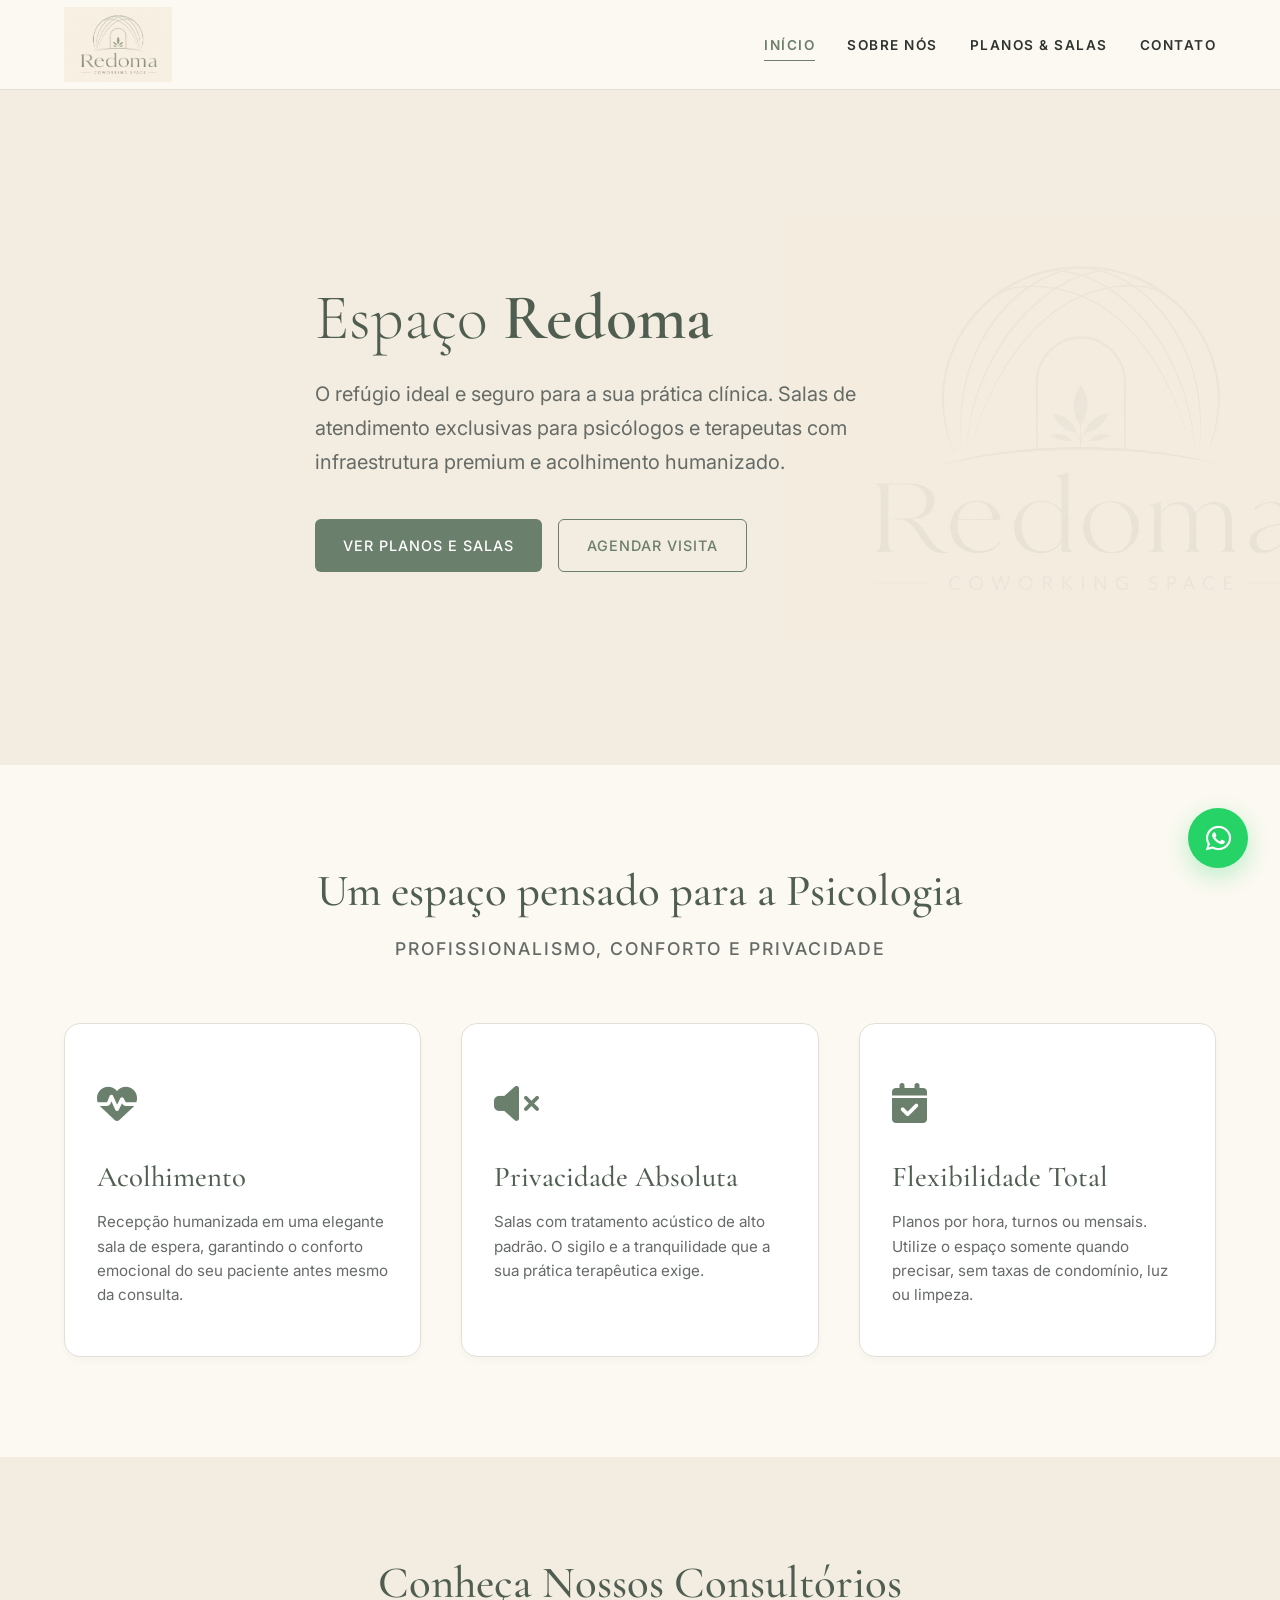
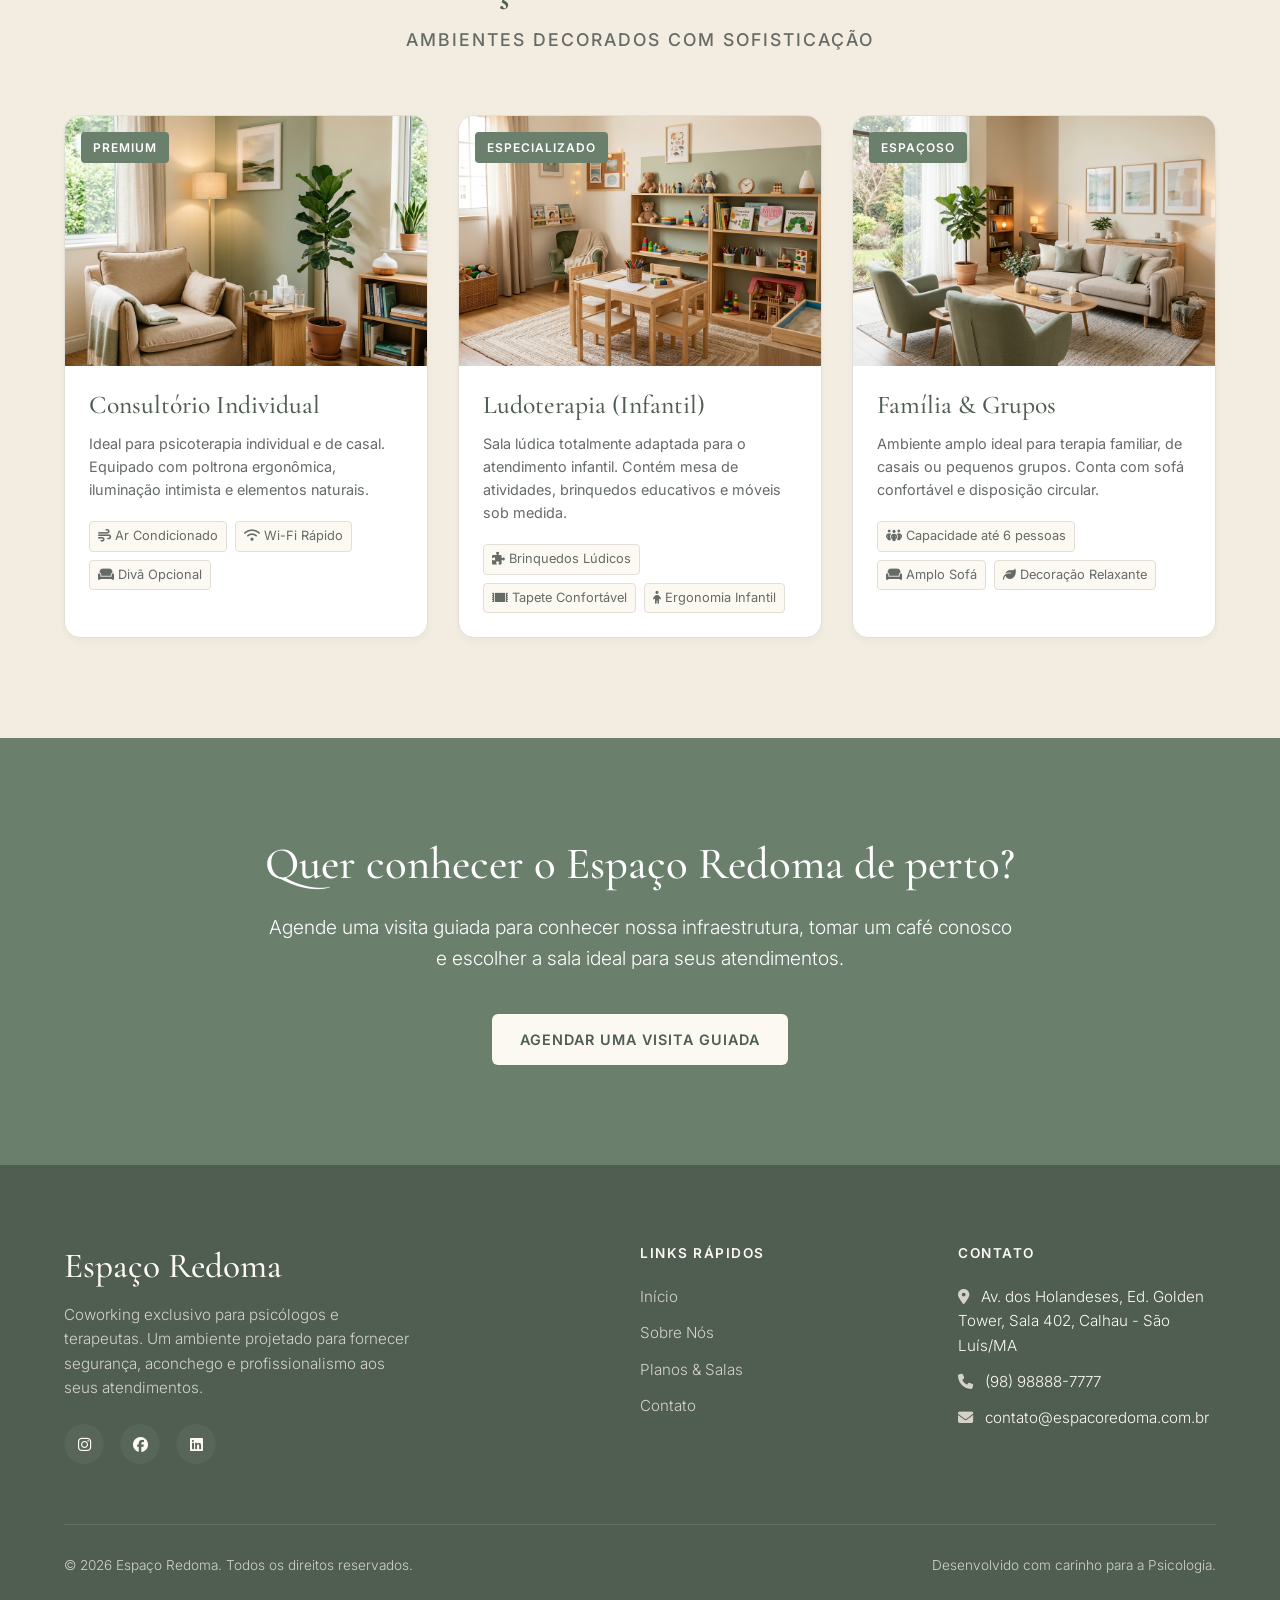
==== site/index.html @ 32c5c34e "commit preguiçoso" ====
<!DOCTYPE html>
<html lang="pt-BR">
<head>
    <meta charset="UTF-8">
    <meta name="viewport" content="width=device-width, initial-scale=1.0, viewport-fit=cover">
    <title>Espaço Redoma | Coworking para Psicologia em São Luís - MA</title>
    <meta name="description" content="Espaço Redoma - Coworking exclusivo para Psicólogos e Terapeutas. Salas mobiliadas, climatizadas e com isolamento acústico no Calhau, São Luís - MA.">
    <meta name="robots" content="index, follow">
    <link rel="canonical" href="index.html">
    
    <!-- Open Graph Metadata -->
    <meta property="og:url" content="index.html">
    <meta property="og:site_name" content="Espaço Redoma">
    <meta property="og:type" content="website">
    <meta property="og:title" content="Espaço Redoma | Coworking para Psicologia em São Luís - MA">
    <meta property="og:description" content="Salas mobiliadas, climatizadas e com isolamento acústico no Calhau. O local ideal para sua prática clínica.">
    <meta property="og:image" content="redoma_logo_cropped.jpg">
    
    <!-- Custom Style Sheet -->
    <link rel="stylesheet" href="style.css">
    
    <!-- FontAwesome for Premium Icons -->
    <link rel="stylesheet" href="https://cdnjs.cloudflare.com/ajax/libs/font-awesome/6.4.0/css/all.min.css">
</head>
<body>

    <!-- Header / Navbar -->
    <header class="header" id="mainHeader">
        <div class="container nav-container">
            <a href="index.html" class="logo-link" id="logoLink">
                <img src="redoma_logo_cropped.jpg" alt="Logo Espaço Redoma" class="logo-img" id="logoImage">
            </a>
            
            <button class="menu-toggle" id="menuToggle" aria-label="Abrir Menu">
                <span></span>
                <span></span>
                <span></span>
            </button>
            
            <nav class="nav-menu" id="navMenu">
                <li class="nav-item active"><a href="index.html" id="navHome">Início</a></li>
                <li class="nav-item"><a href="sobre.html" id="navAbout">Sobre Nós</a></li>
                <li class="nav-item"><a href="coworking.html" id="navRooms">Planos & Salas</a></li>
                <li class="nav-item"><a href="contatos.html" id="navContact">Contato</a></li>
            </nav>
        </div>
    </header>

    <!-- Hero Section -->
    <section class="hero" id="heroSection">
        <div class="container">
            <div class="hero-content">
                <h1 class="hero-title">Espaço <span>Redoma</span></h1>
                <p class="hero-description">
                    O refúgio ideal e seguro para a sua prática clínica. Salas de atendimento exclusivas para psicólogos e terapeutas com infraestrutura premium e acolhimento humanizado.
                </p>
                <div class="hero-buttons">
                    <a href="coworking.html" class="btn btn-primary" id="heroBtnPlans">Ver Planos e Salas</a>
                    <a href="contatos.html" class="btn btn-outline" id="heroBtnVisit">Agendar Visita</a>
                </div>
            </div>
            <div class="hero-bg-emblem" id="heroBgEmblem"></div>
        </div>
    </section>

    <!-- Concept Section -->
    <section class="section" id="conceptSection">
        <div class="container">
            <div class="text-center">
                <h2 class="section-title" id="conceptTitle">Um espaço pensado para a Psicologia</h2>
                <p class="section-subtitle" id="conceptSubtitle">Profissionalismo, Conforto e Privacidade</p>
            </div>
            
            <div class="features-grid">
                <!-- Feature 1 -->
                <div class="feature-card" id="featureAcolhimento">
                    <div class="feature-icon"><i class="fa-solid fa-heart-pulse"></i></div>
                    <h3 class="feature-title">Acolhimento</h3>
                    <p class="feature-desc">Recepção humanizada em uma elegante sala de espera, garantindo o conforto emocional do seu paciente antes mesmo da consulta.</p>
                </div>
                <!-- Feature 2 -->
                <div class="feature-card" id="featurePrivacidade">
                    <div class="feature-icon"><i class="fa-solid fa-volume-xmark"></i></div>
                    <h3 class="feature-title">Privacidade Absoluta</h3>
                    <p class="feature-desc">Salas com tratamento acústico de alto padrão. O sigilo e a tranquilidade que a sua prática terapêutica exige.</p>
                </div>
                <!-- Feature 3 -->
                <div class="feature-card" id="featureFlexibilidade">
                    <div class="feature-icon"><i class="fa-solid fa-calendar-check"></i></div>
                    <h3 class="feature-title">Flexibilidade Total</h3>
                    <p class="feature-desc">Planos por hora, turnos ou mensais. Utilize o espaço somente quando precisar, sem taxas de condomínio, luz ou limpeza.</p>
                </div>
            </div>
        </div>
    </section>

    <!-- Rooms Highlight Gallery Section -->
    <section class="section section-secondary" id="roomsGallerySection">
        <div class="container">
            <div class="text-center">
                <h2 class="section-title" id="galleryTitle">Conheça Nossos Consultórios</h2>
                <p class="section-subtitle" id="gallerySubtitle">Ambientes decorados com sofisticação</p>
            </div>
            
            <div class="gallery-grid">
                <!-- Room Card 1 -->
                <div class="room-card" id="roomIndividualCard">
                    <div class="room-img-wrapper">
                        <span class="room-tag">Premium</span>
                        <img src="room_individual.png" alt="Consultório Individual Espaço Redoma" class="room-img">
                    </div>
                    <div class="room-info">
                        <h3 class="room-title">Consultório Individual</h3>
                        <p class="room-desc">Ideal para psicoterapia individual e de casal. Equipado com poltrona ergonômica, iluminação intimista e elementos naturais.</p>
                        <ul class="room-features">
                            <li><i class="fa-solid fa-wind"></i> Ar Condicionado</li>
                            <li><i class="fa-solid fa-wifi"></i> Wi-Fi Rápido</li>
                            <li><i class="fa-solid fa-couch"></i> Divã Opcional</li>
                        </ul>
                    </div>
                </div>
                
                <!-- Room Card 2 -->
                <div class="room-card" id="roomInfantilCard">
                    <div class="room-img-wrapper">
                        <span class="room-tag">Especializado</span>
                        <img src="room_infantil.png" alt="Consultório Infantil Espaço Redoma" class="room-img">
                    </div>
                    <div class="room-info">
                        <h3 class="room-title">Ludoterapia (Infantil)</h3>
                        <p class="room-desc">Sala lúdica totalmente adaptada para o atendimento infantil. Contém mesa de atividades, brinquedos educativos e móveis sob medida.</p>
                        <ul class="room-features">
                            <li><i class="fa-solid fa-puzzle-piece"></i> Brinquedos Lúdicos</li>
                            <li><i class="fa-solid fa-rug"></i> Tapete Confortável</li>
                            <li><i class="fa-solid fa-child"></i> Ergonomia Infantil</li>
                        </ul>
                    </div>
                </div>
                
                <!-- Room Card 3 -->
                <div class="room-card" id="roomFamiliaCard">
                    <div class="room-img-wrapper">
                        <span class="room-tag">Espaçoso</span>
                        <img src="room_familia.png" alt="Consultório de Família e Grupos Espaço Redoma" class="room-img">
                    </div>
                    <div class="room-info">
                        <h3 class="room-title">Família & Grupos</h3>
                        <p class="room-desc">Ambiente amplo ideal para terapia familiar, de casais ou pequenos grupos. Conta com sofá confortável e disposição circular.</p>
                        <ul class="room-features">
                            <li><i class="fa-solid fa-people-group"></i> Capacidade até 6 pessoas</li>
                            <li><i class="fa-solid fa-couch"></i> Amplo Sofá</li>
                            <li><i class="fa-solid fa-leaf"></i> Decoração Relaxante</li>
                        </ul>
                    </div>
                </div>
            </div>
        </div>
    </section>

    <!-- Visit CTA Section -->
    <section class="section text-center" id="visitCtaSection" style="background-color: var(--color-primary); color: var(--text-light);">
        <div class="container" style="max-width: 800px;">
            <h2 class="section-title" style="color: var(--text-light); margin-bottom: 20px;" id="ctaTitle">Quer conhecer o Espaço Redoma de perto?</h2>
            <p style="font-size: 1.2rem; margin-bottom: 40px; font-weight: 300; line-height: 1.6;">
                Agende uma visita guiada para conhecer nossa infraestrutura, tomar um café conosco e escolher a sala ideal para seus atendimentos.
            </p>
            <a href="contatos.html" class="btn" style="background-color: var(--bg-main); color: var(--color-primary-dark); font-weight: 600;" id="ctaBtnAction">Agendar uma Visita Guiada</a>
        </div>
    </section>

    <!-- Footer -->
    <footer class="footer" id="mainFooter">
        <div class="container">
            <div class="footer-grid">
                <div class="footer-brand" id="footerBrand">
                    <h3>Espaço Redoma</h3>
                    <p>Coworking exclusivo para psicólogos e terapeutas. Um ambiente projetado para fornecer segurança, aconchego e profissionalismo aos seus atendimentos.</p>
                    <div class="footer-socials" id="footerSocials">
                        <a href="https://www.instagram.com/espaco.redoma/" class="footer-social-link" target="_blank" aria-label="Instagram"><i class="fa-brands fa-instagram"></i></a>
                        <a href="https://www.facebook.com/espaco.redoma/" class="footer-social-link" target="_blank" aria-label="Facebook"><i class="fa-brands fa-facebook"></i></a>
                        <a href="#" class="footer-social-link" aria-label="LinkedIn"><i class="fa-brands fa-linkedin"></i></a>
                    </div>
                </div>
                <div class="footer-nav" id="footerNav">
                    <h4>Links Rápidos</h4>
                    <ul class="footer-links">
                        <li><a href="index.html">Início</a></li>
                        <li><a href="sobre.html">Sobre Nós</a></li>
                        <li><a href="coworking.html">Planos & Salas</a></li>
                        <li><a href="contatos.html">Contato</a></li>
                    </ul>
                </div>
                <div class="footer-contact" id="footerContact">
                    <h4>Contato</h4>
                    <ul class="footer-links" style="font-weight: 300;">
                        <li><i class="fa-solid fa-location-dot" style="margin-right: 8px; color: var(--color-secondary-light);"></i> Av. dos Holandeses, Ed. Golden Tower, Sala 402, Calhau - São Luís/MA</li>
                        <li><i class="fa-solid fa-phone" style="margin-right: 8px; color: var(--color-secondary-light);"></i> (98) 98888-7777</li>
                        <li><i class="fa-solid fa-envelope" style="margin-right: 8px; color: var(--color-secondary-light);"></i> contato@espacoredoma.com.br</li>
                    </ul>
                </div>
            </div>
            <div class="footer-bottom" id="footerBottom">
                <p>&copy; 2026 Espaço Redoma. Todos os direitos reservados.</p>
                <p>Desenvolvido com carinho para a Psicologia.</p>
            </div>
        </div>
    </footer>

    <!-- WhatsApp Floating Button -->
    <a href="https://wa.me/5598988887777?text=Olá,%20gostaria%20de%20saber%20mais%20sobre%20as%20salas%20do%20Espaço%20Redoma!" class="whatsapp-float" target="_blank" id="whatsappFloat" aria-label="Fale conosco no WhatsApp">
        <i class="fa-brands fa-whatsapp"></i>
    </a>

    <!-- JavaScript for Mobile Menu & Header Scroll -->
    <script>
        const menuToggle = document.getElementById('menuToggle');
        const navMenu = document.getElementById('navMenu');
        const header = document.getElementById('mainHeader');

        // Toggle mobile menu
        menuToggle.addEventListener('click', () => {
            navMenu.classList.toggle('active');
            menuToggle.classList.toggle('open');
            // Toggle hamburger icon animation
            const spans = menuToggle.getElementsByTagName('span');
            if(navMenu.classList.contains('active')) {
                spans[0].style.transform = 'rotate(45deg) translate(5px, 5px)';
                spans[1].style.opacity = '0';
                spans[2].style.transform = 'rotate(-45deg) translate(6px, -6px)';
            } else {
                spans[0].style.transform = 'none';
                spans[1].style.opacity = '1';
                spans[2].style.transform = 'none';
            }
        });

        // Header scroll behavior
        window.addEventListener('scroll', () => {
            if (window.scrollY > 50) {
                header.classList.add('scrolled');
            } else {
                header.classList.remove('scrolled');
            }
        });
    </script>
</body>
</html>
---- site/style.css ----
/* ==========================================================================
   Espaço Redoma - Design System & Custom Stylesheet
   ========================================================================== */

@import url('https://fonts.googleapis.com/css2?family=Cormorant+Garamond:ital,wght@0,300;0,400;0,500;0,600;0,700;1,400&family=Inter:wght@300;400;500;600;700&display=swap');

/* Design Tokens (CSS Variables) */
:root {
    /* Color Palette */
    --bg-main: #FCF9F2;
    --bg-secondary: #F3ECE0;
    --bg-card: #FFFFFF;
    --color-primary: #6B7F6D;
    --color-primary-dark: #4F5E51;
    --color-primary-light: #8E9F90;
    --color-secondary: #B0ADA4;
    --color-secondary-light: #D5D2C9;
    --text-primary: #2F3430;
    --text-secondary: #656B66;
    --text-light: #FFFFFF;
    --border-color: #E2DFD6;
    --accent-glow: rgba(107, 127, 109, 0.15);
    
    /* Typography */
    --font-title: 'Cormorant Garamond', Georgia, serif;
    --font-body: 'Inter', -apple-system, sans-serif;
    
    /* Transitions & Shadows */
    --transition-smooth: all 0.4s cubic-bezier(0.25, 1, 0.5, 1);
    --shadow-sm: 0 4px 6px rgba(47, 52, 48, 0.03);
    --shadow-md: 0 12px 24px rgba(47, 52, 48, 0.06);
    --shadow-lg: 0 24px 48px rgba(47, 52, 48, 0.1);
    
    /* Layout */
    --border-radius-sm: 6px;
    --border-radius-md: 16px;
    --border-radius-lg: 32px;
    --container-width: 1200px;
    --header-height: 90px;
}

/* Global Reset & Base Styles */
* {
    box-sizing: border-box;
    margin: 0;
    padding: 0;
}

html {
    scroll-behavior: smooth;
}

body {
    font-family: var(--font-body);
    background-color: var(--bg-main);
    color: var(--text-primary);
    line-height: 1.6;
    font-size: 16px;
    -webkit-font-smoothing: antialiased;
}

a {
    color: inherit;
    text-decoration: none;
    transition: var(--transition-smooth);
}

img {
    max-width: 100%;
    height: auto;
    display: block;
}

h1, h2, h3, h4, h5, h6 {
    font-family: var(--font-title);
    font-weight: 500;
    line-height: 1.2;
}

/* Base Layout Classes */
.container {
    max-width: var(--container-width);
    margin: 0 auto;
    padding: 0 24px;
}

.section {
    padding: 100px 0;
}

.section-secondary {
    background-color: var(--bg-secondary);
}

.text-center {
    text-align: center;
}

.section-title {
    font-size: 2.8rem;
    color: var(--color-primary-dark);
    margin-bottom: 16px;
    position: relative;
}

.section-subtitle {
    font-family: var(--font-body);
    font-size: 1.1rem;
    color: var(--text-secondary);
    max-width: 600px;
    margin: 0 auto 60px auto;
    text-transform: uppercase;
    letter-spacing: 2px;
    font-weight: 500;
}

/* Buttons & Interactive Elements */
.btn {
    display: inline-flex;
    align-items: center;
    justify-content: center;
    padding: 14px 28px;
    border-radius: var(--border-radius-sm);
    font-size: 0.9rem;
    font-weight: 500;
    letter-spacing: 1px;
    text-transform: uppercase;
    cursor: pointer;
    transition: var(--transition-smooth);
    border: none;
}

.btn-primary {
    background-color: var(--color-primary);
    color: var(--text-light);
}

.btn-primary:hover {
    background-color: var(--color-primary-dark);
    transform: translateY(-2px);
    box-shadow: 0 8px 20px var(--accent-glow);
}

.btn-outline {
    background-color: transparent;
    border: 1px solid var(--color-primary);
    color: var(--color-primary);
}

.btn-outline:hover {
    background-color: var(--color-primary);
    color: var(--text-light);
    transform: translateY(-2px);
}

/* Header & Navigation */
.header {
    height: var(--header-height);
    background-color: var(--bg-main);
    border-bottom: 1px solid var(--border-color);
    position: sticky;
    top: 0;
    z-index: 1000;
    display: flex;
    align-items: center;
    transition: var(--transition-smooth);
}

.header.scrolled {
    box-shadow: var(--shadow-sm);
    height: 80px;
}

.nav-container {
    display: flex;
    align-items: center;
    justify-content: space-between;
    width: 100%;
}

.logo-link {
    display: flex;
    align-items: center;
    height: 100%;
}

.logo-img {
    height: 75px;
    width: auto;
    object-fit: contain;
    mix-blend-mode: multiply; /* Blends the logo background seamlessly */
}

.nav-menu {
    display: flex;
    align-items: center;
    list-style: none;
    gap: 32px;
}

.nav-item a {
    font-size: 0.85rem;
    font-weight: 600;
    letter-spacing: 1.5px;
    text-transform: uppercase;
    color: var(--text-primary);
    position: relative;
    padding: 8px 0;
}

.nav-item a::after {
    content: '';
    position: absolute;
    bottom: 0;
    left: 0;
    width: 0;
    height: 1px;
    background-color: var(--color-primary);
    transition: var(--transition-smooth);
}

.nav-item a:hover::after,
.nav-item.active a::after {
    width: 100%;
}

.nav-item.active a {
    color: var(--color-primary);
}

/* Burger menu icon (for mobile) */
.menu-toggle {
    display: none;
    flex-direction: column;
    gap: 6px;
    cursor: pointer;
    background: none;
    border: none;
    padding: 4px;
}

.menu-toggle span {
    width: 25px;
    height: 2px;
    background-color: var(--text-primary);
    transition: var(--transition-smooth);
}

/* Hero Section */
.hero {
    height: calc(85vh - var(--header-height));
    min-height: 500px;
    background-color: var(--bg-secondary);
    display: flex;
    align-items: center;
    position: relative;
    overflow: hidden;
}

.hero-content {
    max-width: 650px;
    z-index: 10;
    position: relative;
}

.hero-title {
    font-size: 4rem;
    color: var(--color-primary-dark);
    margin-bottom: 24px;
    line-height: 1.1;
    font-weight: 300;
}

.hero-title span {
    font-weight: 600;
}

.hero-description {
    font-size: 1.25rem;
    color: var(--text-secondary);
    margin-bottom: 40px;
    line-height: 1.7;
}

.hero-buttons {
    display: flex;
    gap: 16px;
}

.hero-bg-emblem {
    position: absolute;
    right: -100px;
    top: 50%;
    transform: translateY(-50%);
    width: 600px;
    height: 600px;
    opacity: 0.08;
    pointer-events: none;
    background-image: url('redoma_logo_cropped.jpg');
    background-size: contain;
    background-repeat: no-repeat;
    background-position: center;
    mix-blend-mode: multiply;
}

/* Feature Columns */
.features-grid {
    display: grid;
    grid-template-columns: repeat(3, 1fr);
    gap: 40px;
}

.feature-card {
    background-color: var(--bg-card);
    padding: 48px 32px;
    border-radius: var(--border-radius-md);
    box-shadow: var(--shadow-sm);
    transition: var(--transition-smooth);
    border: 1px solid var(--border-color);
}

.feature-card:hover {
    transform: translateY(-8px);
    box-shadow: var(--shadow-md);
    border-color: var(--color-primary-light);
}

.feature-icon {
    font-size: 2.5rem;
    color: var(--color-primary);
    margin-bottom: 24px;
}

.feature-title {
    font-size: 1.8rem;
    color: var(--color-primary-dark);
    margin-bottom: 16px;
}

.feature-desc {
    color: var(--text-secondary);
    font-size: 0.95rem;
}

/* Gallery & Cards (Rooms) */
.gallery-grid {
    display: grid;
    grid-template-columns: repeat(3, 1fr);
    gap: 30px;
}

.room-card {
    background-color: var(--bg-card);
    border-radius: var(--border-radius-md);
    overflow: hidden;
    box-shadow: var(--shadow-sm);
    border: 1px solid var(--border-color);
    transition: var(--transition-smooth);
}

.room-card:hover {
    transform: translateY(-6px);
    box-shadow: var(--shadow-md);
}

.room-img-wrapper {
    height: 250px;
    overflow: hidden;
    position: relative;
}

.room-img {
    width: 100%;
    height: 100%;
    object-fit: cover;
    transition: var(--transition-smooth);
}

.room-card:hover .room-img {
    transform: scale(1.05);
}

.room-tag {
    position: absolute;
    top: 16px;
    left: 16px;
    background-color: var(--color-primary);
    color: var(--text-light);
    padding: 6px 12px;
    font-size: 0.75rem;
    font-weight: 600;
    text-transform: uppercase;
    letter-spacing: 1px;
    border-radius: 4px;
}

.room-info {
    padding: 24px;
}

.room-title {
    font-size: 1.6rem;
    color: var(--color-primary-dark);
    margin-bottom: 12px;
}

.room-desc {
    color: var(--text-secondary);
    font-size: 0.9rem;
    margin-bottom: 20px;
}

.room-features {
    display: flex;
    flex-wrap: wrap;
    gap: 8px;
    list-style: none;
    font-size: 0.8rem;
    color: var(--text-secondary);
}

.room-features li {
    background-color: var(--bg-main);
    padding: 4px 8px;
    border-radius: 4px;
    border: 1px solid var(--border-color);
}

/* Plans & Rates Grid */
.plans-grid {
    display: grid;
    grid-template-columns: repeat(auto-fit, minmax(280px, 1fr));
    gap: 30px;
    max-width: 1000px;
    margin: 0 auto 50px auto;
}

.plans-group-title {
    font-size: 2rem;
    color: var(--color-primary-dark);
    margin: 60px 0 30px 0;
    text-align: center;
    font-family: var(--font-title);
    font-weight: 500;
    position: relative;
}

.plans-group-title::after {
    content: '';
    display: block;
    width: 60px;
    height: 1px;
    background-color: var(--color-primary);
    margin: 12px auto 0 auto;
}

.plan-card {
    background-color: var(--bg-card);
    border-radius: var(--border-radius-md);
    padding: 40px 24px;
    border: 1px solid var(--border-color);
    box-shadow: var(--shadow-sm);
    display: flex;
    flex-direction: column;
    align-items: center;
    position: relative;
    transition: var(--transition-smooth);
}

.plan-card:hover {
    transform: translateY(-8px);
    box-shadow: var(--shadow-lg);
    border-color: var(--color-primary);
}

.plan-card.popular {
    border: 2px solid var(--color-primary);
    transform: scale(1.03);
}

.plan-card.popular:hover {
    transform: scale(1.03) translateY(-8px);
}

.plan-badge {
    position: absolute;
    top: -12px;
    background-color: var(--color-primary);
    color: var(--text-light);
    padding: 4px 16px;
    font-size: 0.75rem;
    font-weight: 600;
    border-radius: 20px;
    text-transform: uppercase;
    letter-spacing: 1px;
}

.plan-name {
    font-size: 1.6rem;
    color: var(--color-primary-dark);
    margin-bottom: 16px;
}

.plan-price {
    font-family: var(--font-title);
    font-size: 3rem;
    color: var(--text-primary);
    font-weight: 600;
    margin-bottom: 8px;
    display: flex;
    align-items: baseline;
}

.plan-price span {
    font-size: 1rem;
    font-family: var(--font-body);
    font-weight: 400;
    color: var(--text-secondary);
    margin-left: 4px;
}

.plan-period {
    font-size: 0.85rem;
    color: var(--text-secondary);
    margin-bottom: 30px;
}

.plan-features {
    list-style: none;
    text-align: center;
    width: 100%;
    margin-bottom: 30px;
    font-size: 0.9rem;
    color: var(--text-secondary);
}

.plan-features li {
    padding: 8px 0;
    border-bottom: 1px solid var(--bg-main);
}

.plan-features li:last-child {
    border-bottom: none;
}

/* Amenities Icons Grid */
.amenities-grid {
    display: grid;
    grid-template-columns: repeat(4, 1fr);
    gap: 30px;
}

.amenity-item {
    text-align: center;
    padding: 24px;
}

.amenity-icon {
    font-size: 2rem;
    color: var(--color-primary);
    margin-bottom: 16px;
}

.amenity-title {
    font-size: 1.2rem;
    color: var(--color-primary-dark);
    margin-bottom: 8px;
}

.amenity-desc {
    font-size: 0.85rem;
    color: var(--text-secondary);
}

/* Contact Forms & Map Block */
.contact-layout {
    display: grid;
    grid-template-columns: 1fr 1fr;
    gap: 60px;
}

.contact-form-card {
    background-color: var(--bg-card);
    padding: 48px;
    border-radius: var(--border-radius-md);
    box-shadow: var(--shadow-sm);
    border: 1px solid var(--border-color);
}

.form-group {
    margin-bottom: 24px;
}

.form-label {
    display: block;
    font-size: 0.85rem;
    font-weight: 600;
    text-transform: uppercase;
    letter-spacing: 1px;
    color: var(--text-primary);
    margin-bottom: 8px;
}

.form-control {
    width: 100%;
    padding: 14px 16px;
    border: 1px solid var(--border-color);
    background-color: var(--bg-main);
    border-radius: var(--border-radius-sm);
    font-family: var(--font-body);
    font-size: 0.95rem;
    color: var(--text-primary);
    transition: var(--transition-smooth);
}

.form-control:focus {
    outline: none;
    border-color: var(--color-primary);
    background-color: var(--bg-card);
    box-shadow: 0 0 0 3px var(--accent-glow);
}

textarea.form-control {
    resize: vertical;
    min-height: 120px;
}

.contact-info-panel {
    display: flex;
    flex-direction: column;
    justify-content: center;
}

.contact-details {
    list-style: none;
    margin-bottom: 40px;
}

.contact-details li {
    display: flex;
    align-items: flex-start;
    margin-bottom: 24px;
    font-size: 1.05rem;
}

.contact-details-icon {
    font-size: 1.4rem;
    color: var(--color-primary);
    margin-right: 16px;
    width: 24px;
    text-align: center;
    margin-top: 2px;
}

.contact-details-text h4 {
    font-size: 1.2rem;
    color: var(--color-primary-dark);
    margin-bottom: 4px;
}

.contact-details-text p {
    color: var(--text-secondary);
    font-size: 0.95rem;
}

.map-placeholder {
    height: 300px;
    background-color: var(--bg-secondary);
    border-radius: var(--border-radius-md);
    overflow: hidden;
    position: relative;
    border: 1px solid var(--border-color);
}

.map-embed {
    width: 100%;
    height: 100%;
    border: none;
}

/* Footer styling */
.footer {
    background-color: var(--color-primary-dark);
    color: var(--bg-main);
    padding: 80px 0 40px 0;
    font-size: 0.95rem;
}

.footer-grid {
    display: grid;
    grid-template-columns: 2fr 1fr 1fr;
    gap: 60px;
    margin-bottom: 60px;
}

.footer-brand h3 {
    font-size: 2.2rem;
    color: var(--bg-main);
    margin-bottom: 16px;
}

.footer-brand p {
    color: var(--color-secondary-light);
    max-width: 350px;
    font-weight: 300;
}

.footer-nav h4,
.footer-contact h4 {
    font-family: var(--font-body);
    font-size: 0.85rem;
    font-weight: 600;
    text-transform: uppercase;
    letter-spacing: 1.5px;
    color: var(--bg-main);
    margin-bottom: 24px;
}

.footer-links {
    list-style: none;
}

.footer-links li {
    margin-bottom: 12px;
}

.footer-links a {
    color: var(--color-secondary-light);
    font-weight: 300;
}

.footer-links a:hover {
    color: var(--bg-main);
    padding-left: 4px;
}

.footer-socials {
    display: flex;
    gap: 16px;
    margin-top: 24px;
}

.footer-social-link {
    width: 40px;
    height: 40px;
    border-radius: 50%;
    background-color: rgba(255, 255, 255, 0.05);
    display: flex;
    align-items: center;
    justify-content: center;
    color: var(--bg-main);
    transition: var(--transition-smooth);
}

.footer-social-link:hover {
    background-color: var(--color-primary);
    transform: translateY(-3px);
}

.footer-bottom {
    border-top: 1px solid rgba(255, 255, 255, 0.1);
    padding-top: 30px;
    display: flex;
    justify-content: space-between;
    align-items: center;
    color: var(--color-secondary-light);
    font-size: 0.85rem;
    font-weight: 300;
}

/* Floating WhatsApp Button */
.whatsapp-float {
    position: fixed;
    bottom: 32px;
    right: 32px;
    background-color: #25D366;
    color: #FFFFFF;
    width: 60px;
    height: 60px;
    border-radius: 50%;
    display: flex;
    align-items: center;
    justify-content: center;
    font-size: 1.8rem;
    box-shadow: 0 8px 24px rgba(37, 211, 102, 0.3);
    z-index: 999;
    transition: var(--transition-smooth);
}

.whatsapp-float:hover {
    transform: scale(1.1) rotate(5deg);
    box-shadow: 0 12px 30px rgba(37, 211, 102, 0.45);
}

/* Mobile Responsive Adjustments */
@media (max-width: 992px) {
    .hero-title {
        font-size: 3rem;
    }
    .features-grid {
        grid-template-columns: 1fr;
        gap: 30px;
    }
    .gallery-grid {
        grid-template-columns: 1fr 1fr;
    }
    .plans-grid {
        grid-template-columns: 1fr 1fr;
    }
    .amenities-grid {
        grid-template-columns: 1fr 1fr;
    }
    .contact-layout {
        grid-template-columns: 1fr;
        gap: 40px;
    }
    .footer-grid {
        grid-template-columns: 1fr;
        gap: 40px;
    }
}

@media (max-width: 768px) {
    :root {
        --header-height: 80px;
    }
    
    .section {
        padding: 60px 0;
    }
    
    .section-title {
        font-size: 2.2rem;
    }
    
    .menu-toggle {
        display: flex;
    }
    
    .nav-menu {
        position: fixed;
        top: var(--header-height);
        left: -100%;
        width: 100%;
        height: calc(100vh - var(--header-height));
        background-color: var(--bg-main);
        flex-direction: column;
        justify-content: center;
        gap: 40px;
        transition: 0.4s ease-in-out;
        box-shadow: var(--shadow-md);
    }
    
    .nav-menu.active {
        left: 0;
    }
    
    .nav-item a {
        font-size: 1.1rem;
    }
    
    .hero {
        height: auto;
        padding: 80px 0;
        text-align: center;
    }
    
    .hero-content {
        margin: 0 auto;
    }
    
    .hero-buttons {
        justify-content: center;
        flex-direction: column;
    }
    
    .gallery-grid, .plans-grid, .amenities-grid {
        grid-template-columns: 1fr;
    }
    
    .contact-form-card {
        padding: 30px 20px;
    }
    
    .footer-bottom {
        flex-direction: column;
        gap: 15px;
        text-align: center;
    }
}
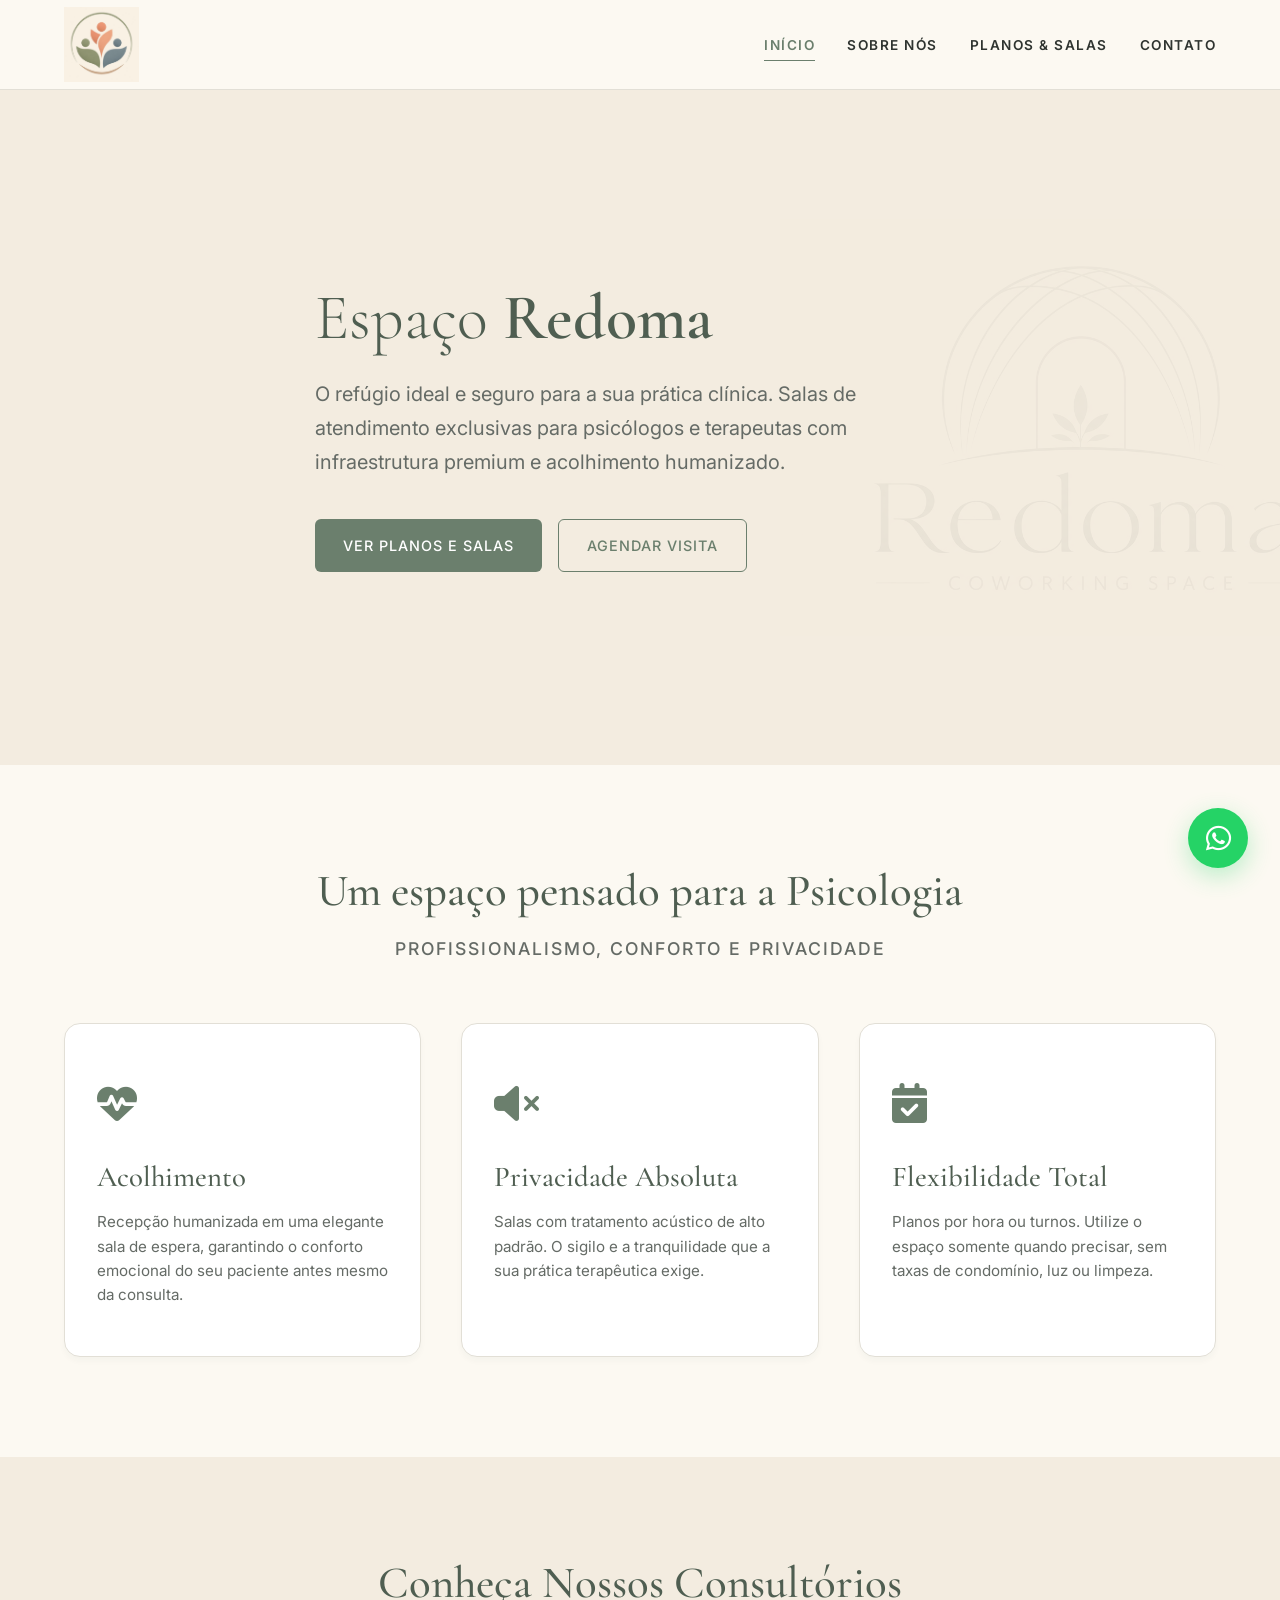
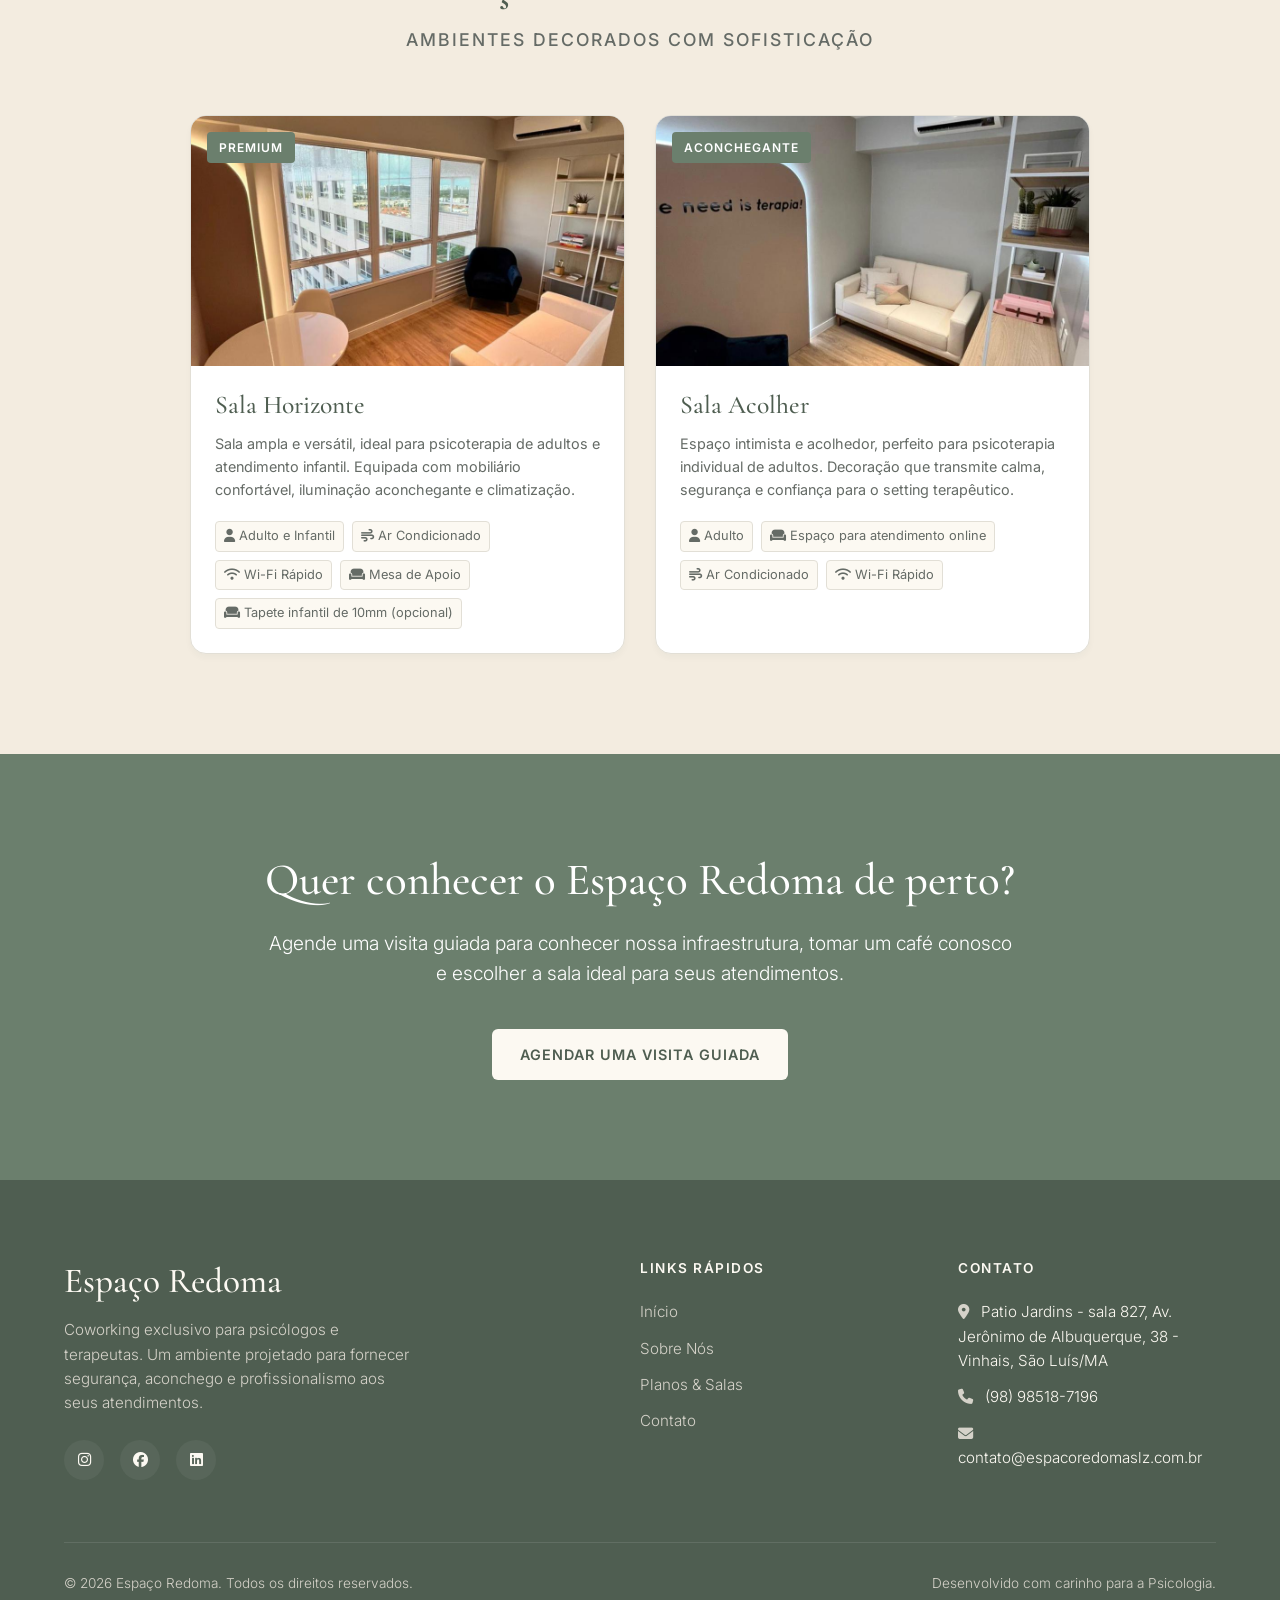
==== commit 2bbd89e9: "atualizacao inicial com informacoes corretas" ====
--- a/site/index.html
+++ b/site/index.html
@@ -1,50 +1,35 @@
 <!DOCTYPE html>
 <html lang="pt-BR">
+
 <head>
     <meta charset="UTF-8">
     <meta name="viewport" content="width=device-width, initial-scale=1.0, viewport-fit=cover">
     <title>Espaço Redoma | Coworking para Psicologia em São Luís - MA</title>
-    <meta name="description" content="Espaço Redoma - Coworking exclusivo para Psicólogos e Terapeutas. Salas mobiliadas, climatizadas e com isolamento acústico no Calhau, São Luís - MA.">
+    <meta name="description"
+        content="Espaço Redoma - Coworking exclusivo para Psicólogos e Terapeutas. Salas mobiliadas, climatizadas e com isolamento acústico em Vinhais, São Luís - MA.">
     <meta name="robots" content="index, follow">
     <link rel="canonical" href="index.html">
-    
+
     <!-- Open Graph Metadata -->
     <meta property="og:url" content="index.html">
     <meta property="og:site_name" content="Espaço Redoma">
     <meta property="og:type" content="website">
     <meta property="og:title" content="Espaço Redoma | Coworking para Psicologia em São Luís - MA">
-    <meta property="og:description" content="Salas mobiliadas, climatizadas e com isolamento acústico no Calhau. O local ideal para sua prática clínica.">
+    <meta property="og:description"
+        content="Salas mobiliadas, climatizadas e com isolamento acústico em Vinhais. O local ideal para sua prática clínica.">
     <meta property="og:image" content="redoma_logo_cropped.jpg">
-    
+
     <!-- Custom Style Sheet -->
     <link rel="stylesheet" href="style.css">
-    
+
     <!-- FontAwesome for Premium Icons -->
     <link rel="stylesheet" href="https://cdnjs.cloudflare.com/ajax/libs/font-awesome/6.4.0/css/all.min.css">
 </head>
+
 <body>
 
-    <!-- Header / Navbar -->
-    <header class="header" id="mainHeader">
-        <div class="container nav-container">
-            <a href="index.html" class="logo-link" id="logoLink">
-                <img src="redoma_logo_cropped.jpg" alt="Logo Espaço Redoma" class="logo-img" id="logoImage">
-            </a>
-            
-            <button class="menu-toggle" id="menuToggle" aria-label="Abrir Menu">
-                <span></span>
-                <span></span>
-                <span></span>
-            </button>
-            
-            <nav class="nav-menu" id="navMenu">
-                <li class="nav-item active"><a href="index.html" id="navHome">Início</a></li>
-                <li class="nav-item"><a href="sobre.html" id="navAbout">Sobre Nós</a></li>
-                <li class="nav-item"><a href="coworking.html" id="navRooms">Planos & Salas</a></li>
-                <li class="nav-item"><a href="contatos.html" id="navContact">Contato</a></li>
-            </nav>
-        </div>
-    </header>
+    <!-- Header / Navbar Placeholder -->
+    <div id="header-placeholder"></div>
 
     <!-- Hero Section -->
     <section class="hero" id="heroSection">
@@ -52,7 +37,8 @@
             <div class="hero-content">
                 <h1 class="hero-title">Espaço <span>Redoma</span></h1>
                 <p class="hero-description">
-                    O refúgio ideal e seguro para a sua prática clínica. Salas de atendimento exclusivas para psicólogos e terapeutas com infraestrutura premium e acolhimento humanizado.
+                    O refúgio ideal e seguro para a sua prática clínica. Salas de atendimento exclusivas para psicólogos
+                    e terapeutas com infraestrutura premium e acolhimento humanizado.
                 </p>
                 <div class="hero-buttons">
                     <a href="coworking.html" class="btn btn-primary" id="heroBtnPlans">Ver Planos e Salas</a>
@@ -70,25 +56,28 @@
                 <h2 class="section-title" id="conceptTitle">Um espaço pensado para a Psicologia</h2>
                 <p class="section-subtitle" id="conceptSubtitle">Profissionalismo, Conforto e Privacidade</p>
             </div>
-            
+
             <div class="features-grid">
                 <!-- Feature 1 -->
                 <div class="feature-card" id="featureAcolhimento">
                     <div class="feature-icon"><i class="fa-solid fa-heart-pulse"></i></div>
                     <h3 class="feature-title">Acolhimento</h3>
-                    <p class="feature-desc">Recepção humanizada em uma elegante sala de espera, garantindo o conforto emocional do seu paciente antes mesmo da consulta.</p>
+                    <p class="feature-desc">Recepção humanizada em uma elegante sala de espera, garantindo o conforto
+                        emocional do seu paciente antes mesmo da consulta.</p>
                 </div>
                 <!-- Feature 2 -->
                 <div class="feature-card" id="featurePrivacidade">
                     <div class="feature-icon"><i class="fa-solid fa-volume-xmark"></i></div>
                     <h3 class="feature-title">Privacidade Absoluta</h3>
-                    <p class="feature-desc">Salas com tratamento acústico de alto padrão. O sigilo e a tranquilidade que a sua prática terapêutica exige.</p>
+                    <p class="feature-desc">Salas com tratamento acústico de alto padrão. O sigilo e a tranquilidade que
+                        a sua prática terapêutica exige.</p>
                 </div>
                 <!-- Feature 3 -->
                 <div class="feature-card" id="featureFlexibilidade">
                     <div class="feature-icon"><i class="fa-solid fa-calendar-check"></i></div>
                     <h3 class="feature-title">Flexibilidade Total</h3>
-                    <p class="feature-desc">Planos por hora, turnos ou mensais. Utilize o espaço somente quando precisar, sem taxas de condomínio, luz ou limpeza.</p>
+                    <p class="feature-desc">Planos por hora ou turnos. Utilize o espaço somente quando precisar, sem
+                        taxas de condomínio, luz ou limpeza.</p>
                 </div>
             </div>
         </div>
@@ -101,55 +90,45 @@
                 <h2 class="section-title" id="galleryTitle">Conheça Nossos Consultórios</h2>
                 <p class="section-subtitle" id="gallerySubtitle">Ambientes decorados com sofisticação</p>
             </div>
-            
+
             <div class="gallery-grid">
-                <!-- Room Card 1 -->
-                <div class="room-card" id="roomIndividualCard">
+                <!-- Room Card 1: Sala Horizonte -->
+                <div class="room-card" id="roomHorizonteCard">
                     <div class="room-img-wrapper">
                         <span class="room-tag">Premium</span>
-                        <img src="room_individual.png" alt="Consultório Individual Espaço Redoma" class="room-img">
+                        <img src="assets/sala_horizonte_1.jpeg" alt="Sala Horizonte Espaço Redoma" class="room-img">
                     </div>
                     <div class="room-info">
-                        <h3 class="room-title">Consultório Individual</h3>
-                        <p class="room-desc">Ideal para psicoterapia individual e de casal. Equipado com poltrona ergonômica, iluminação intimista e elementos naturais.</p>
+                        <h3 class="room-title">Sala Horizonte</h3>
+                        <p class="room-desc">Sala ampla e versátil, ideal para psicoterapia de adultos e atendimento
+                            infantil. Equipada com mobiliário confortável, iluminação aconchegante e climatização.</p>
                         <ul class="room-features">
+                            <li><i class="fa-solid fa-user"></i> Adulto e Infantil</li>
                             <li><i class="fa-solid fa-wind"></i> Ar Condicionado</li>
                             <li><i class="fa-solid fa-wifi"></i> Wi-Fi Rápido</li>
-                            <li><i class="fa-solid fa-couch"></i> Divã Opcional</li>
+                            <li><i class="fa-solid fa-couch"></i> Mesa de Apoio</li>
+                            <li><i class="fa-solid fa-couch"></i> Tapete infantil de 10mm (opcional)</li>
+
                         </ul>
                     </div>
                 </div>
-                
-                <!-- Room Card 2 -->
-                <div class="room-card" id="roomInfantilCard">
+
+                <!-- Room Card 2: Sala Acolher -->
+                <div class="room-card" id="roomAcolherCard">
                     <div class="room-img-wrapper">
-                        <span class="room-tag">Especializado</span>
-                        <img src="room_infantil.png" alt="Consultório Infantil Espaço Redoma" class="room-img">
+                        <span class="room-tag">Aconchegante</span>
+                        <img src="assets/sala_acolher_1.jpeg" alt="Sala Acolher Espaço Redoma" class="room-img">
                     </div>
                     <div class="room-info">
-                        <h3 class="room-title">Ludoterapia (Infantil)</h3>
-                        <p class="room-desc">Sala lúdica totalmente adaptada para o atendimento infantil. Contém mesa de atividades, brinquedos educativos e móveis sob medida.</p>
+                        <h3 class="room-title">Sala Acolher</h3>
+                        <p class="room-desc">Espaço intimista e acolhedor, perfeito para psicoterapia individual de
+                            adultos. Decoração que transmite calma, segurança e confiança para o setting terapêutico.
+                        </p>
                         <ul class="room-features">
-                            <li><i class="fa-solid fa-puzzle-piece"></i> Brinquedos Lúdicos</li>
-                            <li><i class="fa-solid fa-rug"></i> Tapete Confortável</li>
-                            <li><i class="fa-solid fa-child"></i> Ergonomia Infantil</li>
-                        </ul>
-                    </div>
-                </div>
-                
-                <!-- Room Card 3 -->
-                <div class="room-card" id="roomFamiliaCard">
-                    <div class="room-img-wrapper">
-                        <span class="room-tag">Espaçoso</span>
-                        <img src="room_familia.png" alt="Consultório de Família e Grupos Espaço Redoma" class="room-img">
-                    </div>
-                    <div class="room-info">
-                        <h3 class="room-title">Família & Grupos</h3>
-                        <p class="room-desc">Ambiente amplo ideal para terapia familiar, de casais ou pequenos grupos. Conta com sofá confortável e disposição circular.</p>
-                        <ul class="room-features">
-                            <li><i class="fa-solid fa-people-group"></i> Capacidade até 6 pessoas</li>
-                            <li><i class="fa-solid fa-couch"></i> Amplo Sofá</li>
-                            <li><i class="fa-solid fa-leaf"></i> Decoração Relaxante</li>
+                            <li><i class="fa-solid fa-user"></i> Adulto</li>
+                            <li><i class="fa-solid fa-couch"></i> Espaço para atendimento online</li>
+                            <li><i class="fa-solid fa-wind"></i> Ar Condicionado</li>
+                            <li><i class="fa-solid fa-wifi"></i> Wi-Fi Rápido</li>
                         </ul>
                     </div>
                 </div>
@@ -158,90 +137,29 @@
     </section>
 
     <!-- Visit CTA Section -->
-    <section class="section text-center" id="visitCtaSection" style="background-color: var(--color-primary); color: var(--text-light);">
+    <section class="section text-center" id="visitCtaSection"
+        style="background-color: var(--color-primary); color: var(--text-light);">
         <div class="container" style="max-width: 800px;">
-            <h2 class="section-title" style="color: var(--text-light); margin-bottom: 20px;" id="ctaTitle">Quer conhecer o Espaço Redoma de perto?</h2>
+            <h2 class="section-title" style="color: var(--text-light); margin-bottom: 20px;" id="ctaTitle">Quer conhecer
+                o Espaço Redoma de perto?</h2>
             <p style="font-size: 1.2rem; margin-bottom: 40px; font-weight: 300; line-height: 1.6;">
-                Agende uma visita guiada para conhecer nossa infraestrutura, tomar um café conosco e escolher a sala ideal para seus atendimentos.
+                Agende uma visita guiada para conhecer nossa infraestrutura, tomar um café conosco e escolher a sala
+                ideal para seus atendimentos.
             </p>
-            <a href="contatos.html" class="btn" style="background-color: var(--bg-main); color: var(--color-primary-dark); font-weight: 600;" id="ctaBtnAction">Agendar uma Visita Guiada</a>
+            <a href="contatos.html" class="btn"
+                style="background-color: var(--bg-main); color: var(--color-primary-dark); font-weight: 600;"
+                id="ctaBtnAction">Agendar uma Visita Guiada</a>
         </div>
     </section>
 
-    <!-- Footer -->
-    <footer class="footer" id="mainFooter">
-        <div class="container">
-            <div class="footer-grid">
-                <div class="footer-brand" id="footerBrand">
-                    <h3>Espaço Redoma</h3>
-                    <p>Coworking exclusivo para psicólogos e terapeutas. Um ambiente projetado para fornecer segurança, aconchego e profissionalismo aos seus atendimentos.</p>
-                    <div class="footer-socials" id="footerSocials">
-                        <a href="https://www.instagram.com/espaco.redoma/" class="footer-social-link" target="_blank" aria-label="Instagram"><i class="fa-brands fa-instagram"></i></a>
-                        <a href="https://www.facebook.com/espaco.redoma/" class="footer-social-link" target="_blank" aria-label="Facebook"><i class="fa-brands fa-facebook"></i></a>
-                        <a href="#" class="footer-social-link" aria-label="LinkedIn"><i class="fa-brands fa-linkedin"></i></a>
-                    </div>
-                </div>
-                <div class="footer-nav" id="footerNav">
-                    <h4>Links Rápidos</h4>
-                    <ul class="footer-links">
-                        <li><a href="index.html">Início</a></li>
-                        <li><a href="sobre.html">Sobre Nós</a></li>
-                        <li><a href="coworking.html">Planos & Salas</a></li>
-                        <li><a href="contatos.html">Contato</a></li>
-                    </ul>
-                </div>
-                <div class="footer-contact" id="footerContact">
-                    <h4>Contato</h4>
-                    <ul class="footer-links" style="font-weight: 300;">
-                        <li><i class="fa-solid fa-location-dot" style="margin-right: 8px; color: var(--color-secondary-light);"></i> Av. dos Holandeses, Ed. Golden Tower, Sala 402, Calhau - São Luís/MA</li>
-                        <li><i class="fa-solid fa-phone" style="margin-right: 8px; color: var(--color-secondary-light);"></i> (98) 98888-7777</li>
-                        <li><i class="fa-solid fa-envelope" style="margin-right: 8px; color: var(--color-secondary-light);"></i> contato@espacoredoma.com.br</li>
-                    </ul>
-                </div>
-            </div>
-            <div class="footer-bottom" id="footerBottom">
-                <p>&copy; 2026 Espaço Redoma. Todos os direitos reservados.</p>
-                <p>Desenvolvido com carinho para a Psicologia.</p>
-            </div>
-        </div>
-    </footer>
+    <!-- Footer Placeholder -->
+    <div id="footer-placeholder"></div>
 
-    <!-- WhatsApp Floating Button -->
-    <a href="https://wa.me/5598988887777?text=Olá,%20gostaria%20de%20saber%20mais%20sobre%20as%20salas%20do%20Espaço%20Redoma!" class="whatsapp-float" target="_blank" id="whatsappFloat" aria-label="Fale conosco no WhatsApp">
-        <i class="fa-brands fa-whatsapp"></i>
-    </a>
+    <!-- WhatsApp Floating Button Placeholder -->
+    <div id="whatsapp-placeholder"></div>
 
-    <!-- JavaScript for Mobile Menu & Header Scroll -->
-    <script>
-        const menuToggle = document.getElementById('menuToggle');
-        const navMenu = document.getElementById('navMenu');
-        const header = document.getElementById('mainHeader');
+    <!-- Modular Components Helper Script -->
+    <script src="components.js"></script>
+</body>
 
-        // Toggle mobile menu
-        menuToggle.addEventListener('click', () => {
-            navMenu.classList.toggle('active');
-            menuToggle.classList.toggle('open');
-            // Toggle hamburger icon animation
-            const spans = menuToggle.getElementsByTagName('span');
-            if(navMenu.classList.contains('active')) {
-                spans[0].style.transform = 'rotate(45deg) translate(5px, 5px)';
-                spans[1].style.opacity = '0';
-                spans[2].style.transform = 'rotate(-45deg) translate(6px, -6px)';
-            } else {
-                spans[0].style.transform = 'none';
-                spans[1].style.opacity = '1';
-                spans[2].style.transform = 'none';
-            }
-        });
-
-        // Header scroll behavior
-        window.addEventListener('scroll', () => {
-            if (window.scrollY > 50) {
-                header.classList.add('scrolled');
-            } else {
-                header.classList.remove('scrolled');
-            }
-        });
-    </script>
-</body>
 </html>
--- a/site/style.css
+++ b/site/style.css
@@ -20,17 +20,17 @@
     --text-light: #FFFFFF;
     --border-color: #E2DFD6;
     --accent-glow: rgba(107, 127, 109, 0.15);
-    
+
     /* Typography */
     --font-title: 'Cormorant Garamond', Georgia, serif;
     --font-body: 'Inter', -apple-system, sans-serif;
-    
+
     /* Transitions & Shadows */
     --transition-smooth: all 0.4s cubic-bezier(0.25, 1, 0.5, 1);
     --shadow-sm: 0 4px 6px rgba(47, 52, 48, 0.03);
     --shadow-md: 0 12px 24px rgba(47, 52, 48, 0.06);
     --shadow-lg: 0 24px 48px rgba(47, 52, 48, 0.1);
-    
+
     /* Layout */
     --border-radius-sm: 6px;
     --border-radius-md: 16px;
@@ -71,7 +71,12 @@
     display: block;
 }
 
-h1, h2, h3, h4, h5, h6 {
+h1,
+h2,
+h3,
+h4,
+h5,
+h6 {
     font-family: var(--font-title);
     font-weight: 500;
     line-height: 1.2;
@@ -188,7 +193,8 @@
     height: 75px;
     width: auto;
     object-fit: contain;
-    mix-blend-mode: multiply; /* Blends the logo background seamlessly */
+    mix-blend-mode: multiply;
+    /* Blends the logo background seamlessly */
 }
 
 .nav-menu {
@@ -342,11 +348,12 @@
     font-size: 0.95rem;
 }
 
-/* Gallery & Cards (Rooms) */
 .gallery-grid {
     display: grid;
-    grid-template-columns: repeat(3, 1fr);
+    grid-template-columns: repeat(2, 1fr);
     gap: 30px;
+    max-width: 900px;
+    margin: 0 auto;
 }
 
 .room-card {
@@ -356,6 +363,9 @@
     box-shadow: var(--shadow-sm);
     border: 1px solid var(--border-color);
     transition: var(--transition-smooth);
+    max-width: 450px;
+    margin: 0 auto;
+    width: 100%;
 }
 
 .room-card:hover {
@@ -797,23 +807,29 @@
     .hero-title {
         font-size: 3rem;
     }
+
     .features-grid {
         grid-template-columns: 1fr;
         gap: 30px;
     }
+
     .gallery-grid {
         grid-template-columns: 1fr 1fr;
     }
+
     .plans-grid {
         grid-template-columns: 1fr 1fr;
     }
+
     .amenities-grid {
         grid-template-columns: 1fr 1fr;
     }
+
     .contact-layout {
         grid-template-columns: 1fr;
         gap: 40px;
     }
+
     .footer-grid {
         grid-template-columns: 1fr;
         gap: 40px;
@@ -824,19 +840,19 @@
     :root {
         --header-height: 80px;
     }
-    
+
     .section {
         padding: 60px 0;
     }
-    
+
     .section-title {
         font-size: 2.2rem;
     }
-    
+
     .menu-toggle {
         display: flex;
     }
-    
+
     .nav-menu {
         position: fixed;
         top: var(--header-height);
@@ -850,41 +866,43 @@
         transition: 0.4s ease-in-out;
         box-shadow: var(--shadow-md);
     }
-    
+
     .nav-menu.active {
         left: 0;
     }
-    
+
     .nav-item a {
         font-size: 1.1rem;
     }
-    
+
     .hero {
         height: auto;
         padding: 80px 0;
         text-align: center;
     }
-    
+
     .hero-content {
         margin: 0 auto;
     }
-    
+
     .hero-buttons {
         justify-content: center;
         flex-direction: column;
     }
-    
-    .gallery-grid, .plans-grid, .amenities-grid {
+
+    .gallery-grid,
+    .plans-grid,
+    .amenities-grid {
         grid-template-columns: 1fr;
     }
-    
+
     .contact-form-card {
         padding: 30px 20px;
     }
-    
+
     .footer-bottom {
         flex-direction: column;
         gap: 15px;
         text-align: center;
     }
-}
+}
